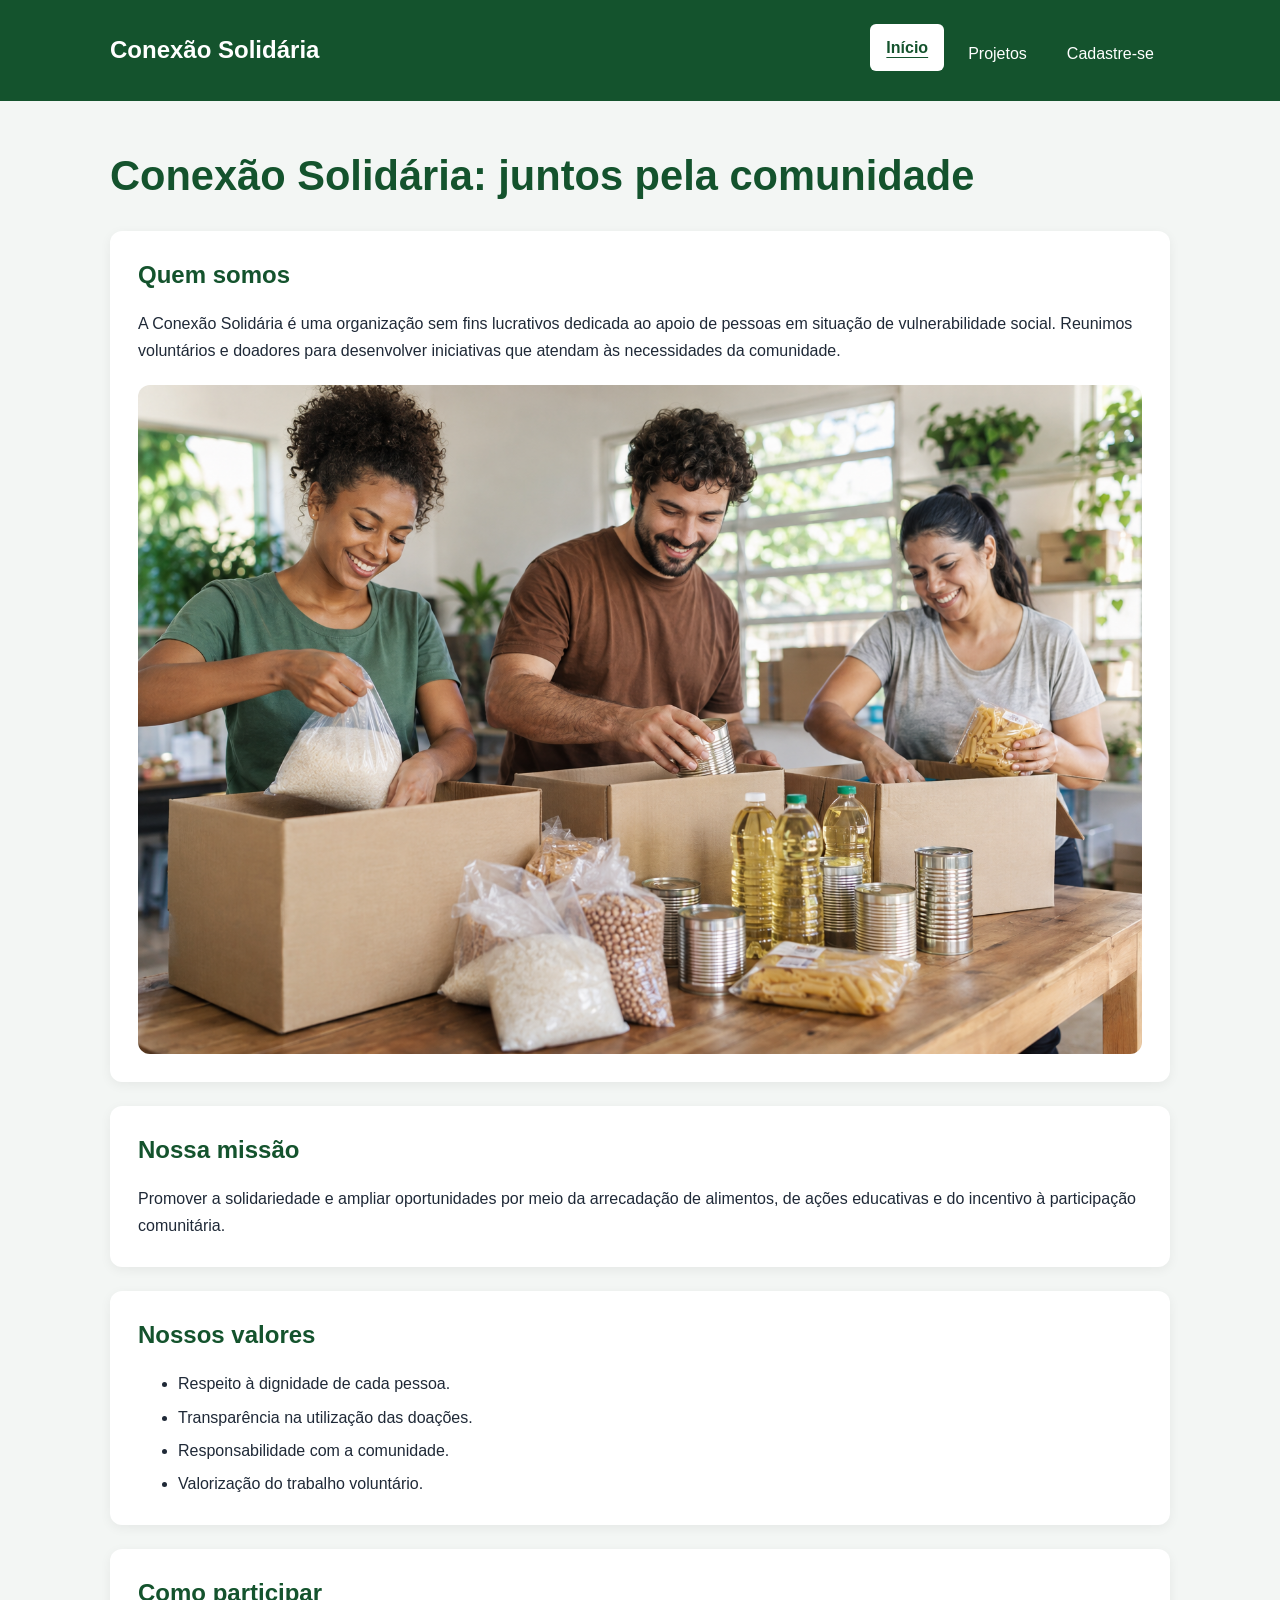
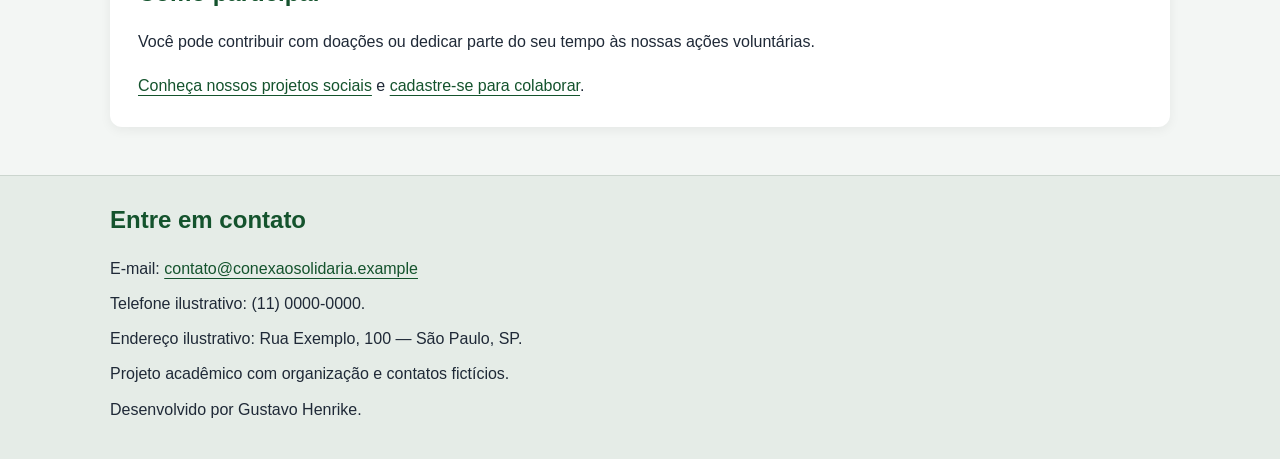
==== index.html @ 3702cf41 "Adiciona páginas, estilos, scripts e imagens" ====
<!DOCTYPE html>
<html lang="pt-BR">
<head>
  <meta charset="UTF-8">
  <meta name="viewport" content="width=device-width, initial-scale=1.0">
  <meta name="description"
    content="Conheça a Conexão Solidária e suas iniciativas de apoio à comunidade.">
  <title>Conexão Solidária | Início</title>
  <link rel="stylesheet" href="css/styles.css">
</head>

<body>
  <a class="pular-conteudo" href="#conteudo">Ir para o conteúdo</a>

  <header>
    <p class="nome-ong">Conexão Solidária</p>

    <nav aria-label="Navegação principal">
      <ul>
        <li><a href="index.html" aria-current="page">Início</a></li>
        <li><a href="projetos.html">Projetos</a></li>
        <li><a href="cadastro.html">Cadastre-se</a></li>
      </ul>
    </nav>
  </header>

  <main id="conteudo">
    <h1>Conexão Solidária: juntos pela comunidade</h1>

    <section aria-labelledby="quem-somos">
      <h2 id="quem-somos">Quem somos</h2>
      <p>
        A Conexão Solidária é uma organização sem fins lucrativos
        dedicada ao apoio de pessoas em situação de vulnerabilidade
        social. Reunimos voluntários e doadores para desenvolver
        iniciativas que atendam às necessidades da comunidade.
      </p>

      <picture>
        <source srcset="img/voluntarios.webp" type="image/webp">
        <img
          class="imagem-apresentacao"
          src="img/voluntarios.jpg"
          alt="Voluntários organizando alimentos em caixas para doação."
        >
      </picture>
    </section>

    <section aria-labelledby="missao">
      <h2 id="missao">Nossa missão</h2>
      <p>
        Promover a solidariedade e ampliar oportunidades por meio
        da arrecadação de alimentos, de ações educativas e do
        incentivo à participação comunitária.
      </p>
    </section>

    <section aria-labelledby="valores">
      <h2 id="valores">Nossos valores</h2>
      <ul>
        <li>Respeito à dignidade de cada pessoa.</li>
        <li>Transparência na utilização das doações.</li>
        <li>Responsabilidade com a comunidade.</li>
        <li>Valorização do trabalho voluntário.</li>
      </ul>
    </section>

    <section aria-labelledby="participacao">
      <h2 id="participacao">Como participar</h2>
      <p>
        Você pode contribuir com doações ou dedicar parte do seu
        tempo às nossas ações voluntárias.
      </p>
      <p>
        <a href="projetos.html">Conheça nossos projetos sociais</a>
        e <a href="cadastro.html">cadastre-se para colaborar</a>.
      </p>
    </section>
  </main>

  <footer>
    <h2>Entre em contato</h2>

    <address>
      <p>
        E-mail:
        <a href="mailto:contato@conexaosolidaria.example">
          contato@conexaosolidaria.example
        </a>
      </p>
      <p>Telefone ilustrativo: (11) 0000-0000.</p>
      <p>Endereço ilustrativo: Rua Exemplo, 100 — São Paulo, SP.</p>
    </address>

    <p>Projeto acadêmico com organização e contatos fictícios.</p>
    <p>Desenvolvido por Gustavo Henrike.</p>
  </footer>
</body>
</html>
---- css/styles.css ----
/* Cores e medidas compartilhadas */
:root {
  --cor-primaria: #166534;
  --cor-primaria-escura: #14532d;
  --cor-fundo: #f3f6f4;
  --cor-superficie: #ffffff;
  --cor-texto: #1f2937;
  --cor-secundaria: #4b5563;
  --cor-borda: #768579;
  --cor-foco: #1d4ed8;
  --raio: 12px;
}

/* Configurações gerais */
* {
  box-sizing: border-box;
}

body {
  margin: 0;
  font-family: Arial, Helvetica, sans-serif;
  font-size: 1rem;
  line-height: 1.7;
  color: var(--cor-texto);
  background-color: var(--cor-fundo);
}

h1,
h2,
h3 {
  line-height: 1.3;
}

h1 {
  margin-top: 0;
  font-size: clamp(1.8rem, 4vw, 2.6rem);
  color: var(--cor-primaria-escura);
}

h2 {
  font-size: 1.5rem;
  color: var(--cor-primaria-escura);
}

h3 {
  font-size: 1.2rem;
}

p,
li,
a {
  overflow-wrap: anywhere;
}

a {
  color: var(--cor-primaria-escura);
  text-underline-offset: 4px;
}

a:hover {
  text-decoration-thickness: 3px;
}

a:focus-visible,
button:focus-visible,
input:focus-visible,
select:focus-visible {
  outline: 3px solid var(--cor-foco);
  outline-offset: 4px;
}

/* Atalho acessível pelo teclado */
.pular-conteudo {
  position: absolute;
  top: 12px;
  left: 12px;
  z-index: 10;
  padding: 12px 18px;
  color: var(--cor-texto);
  background-color: var(--cor-superficie);
  border: 2px solid var(--cor-foco);
  border-radius: 6px;
  transform: translateY(-200%);
}

.pular-conteudo:focus {
  transform: translateY(0);
}

/* Cabeçalho e navegação */
header {
  padding: 24px max(20px, calc((100% - 1060px) / 2));
  color: #ffffff;
  background-color: var(--cor-primaria-escura);
}

.nome-ong {
  margin: 0;
  font-size: 1.5rem;
  font-weight: bold;
}

nav ul {
  display: flex;
  flex-wrap: wrap;
  gap: 8px;
  margin: 16px 0 0;
  padding: 0;
  list-style: none;
}

nav a {
  display: block;
  padding: 10px 16px;
  color: #ffffff;
  border-radius: 6px;
  text-decoration: none;
}

nav a:hover {
  color: var(--cor-primaria-escura);
  background-color: #dcfce7;
}

nav a[aria-current="page"] {
  color: var(--cor-primaria-escura);
  background-color: #ffffff;
  font-weight: bold;
  text-decoration: underline;
}

header a:focus-visible {
  outline-color: #ffffff;
}

/* Conteúdo das páginas */
main {
  width: min(100% - 32px, 1060px);
  margin: 32px auto;
}

section {
  margin-top: 24px;
  padding: 24px;
  background-color: var(--cor-superficie);
  border-radius: var(--raio);
  box-shadow: 0 3px 12px rgb(0 0 0 / 6%);
}

section > h2 {
  margin-top: 0;
}

section > :last-child {
  margin-bottom: 0;
}

li + li {
  margin-top: 6px;
}

/* Imagem institucional */
picture {
  display: block;
}

.imagem-apresentacao {
  display: block;
  max-width: 100%;
  height: auto;
  margin: 20px auto 0;
  border-radius: var(--raio);
}

/* Projetos sociais */
.lista-projetos {
  display: grid;
  gap: 20px;
}

.card {
  min-width: 0;
  padding: 20px;
  border: 1px solid #cbd5ce;
  border-top: 5px solid var(--cor-primaria);
  border-radius: 8px;
  background-color: #f8faf8;
}

.card h3 {
  margin-top: 0;
  color: var(--cor-primaria-escura);
}

.card p {
  margin-bottom: 0;
}

/* Links de ação e botão do formulário */
.botao {
  display: inline-block;
  max-width: 100%;
  padding: 12px 20px;
  border: 2px solid transparent;
  border-radius: 8px;
  font: inherit;
  font-weight: bold;
  text-align: center;
  text-decoration: none;
  color: #ffffff;
  background-color: var(--cor-primaria);
  cursor: pointer;
}

.botao:hover {
  background-color: var(--cor-primaria-escura);
  text-decoration: underline;
}

.botao:disabled {
  color: #ffffff;
  background-color: #4b5563;
  cursor: not-allowed;
}

/* Formulário */
#aviso-cadastro {
  padding: 16px;
  border-left: 5px solid var(--cor-primaria);
  background-color: #e5f3e9;
}

form {
  max-width: 760px;
  margin: 28px auto;
}

fieldset {
  min-width: 0;
  margin: 0 0 24px;
  padding: 20px;
  border: 1px solid var(--cor-borda);
  border-radius: var(--raio);
  background-color: var(--cor-superficie);
}

legend {
  max-width: 100%;
  padding: 0 8px;
  font-size: 1.15rem;
  font-weight: bold;
  color: var(--cor-primaria-escura);
}

.campo + .campo {
  margin-top: 20px;
}

label {
  display: block;
  margin-bottom: 6px;
  font-weight: bold;
}

.campo p {
  margin: 0 0 8px;
  font-size: 0.95rem;
  color: var(--cor-secundaria);
}

input,
select {
  display: block;
  width: 100%;
  min-width: 0;
  min-height: 48px;
  padding: 12px;
  border: 1px solid var(--cor-borda);
  border-radius: 6px;
  font: inherit;
  color: var(--cor-texto);
  background-color: var(--cor-superficie);
}

input::placeholder {
  color: #626b75;
  opacity: 1;
}

input:focus,
select:focus {
  border-color: var(--cor-foco);
}

#mensagem-cadastro:empty {
  display: none;
}

#mensagem-cadastro:not(:empty) {
  padding: 16px;
  border-left: 5px solid var(--cor-primaria);
  border-radius: 6px;
  color: var(--cor-primaria-escura);
  background-color: #dcfce7;
}

/* Rodapé */
footer {
  padding: 28px max(20px, calc((100% - 1060px) / 2));
  border-top: 1px solid #cbd5ce;
  background-color: #e5ece7;
}

footer h2 {
  margin-top: 0;
}

address {
  font-style: normal;
}

footer p {
  margin: 8px 0;
}

/* Adaptação para telas maiores */
@media (min-width: 768px) {
  header {
    display: flex;
    align-items: center;
    justify-content: space-between;
    gap: 24px;
  }

  nav ul {
    margin-top: 0;
  }

  .lista-projetos {
    grid-template-columns: repeat(3, minmax(0, 1fr));
  }

  main {
    margin-top: 48px;
    margin-bottom: 48px;
  }

  section,
  fieldset {
    padding: 28px;
  }
}
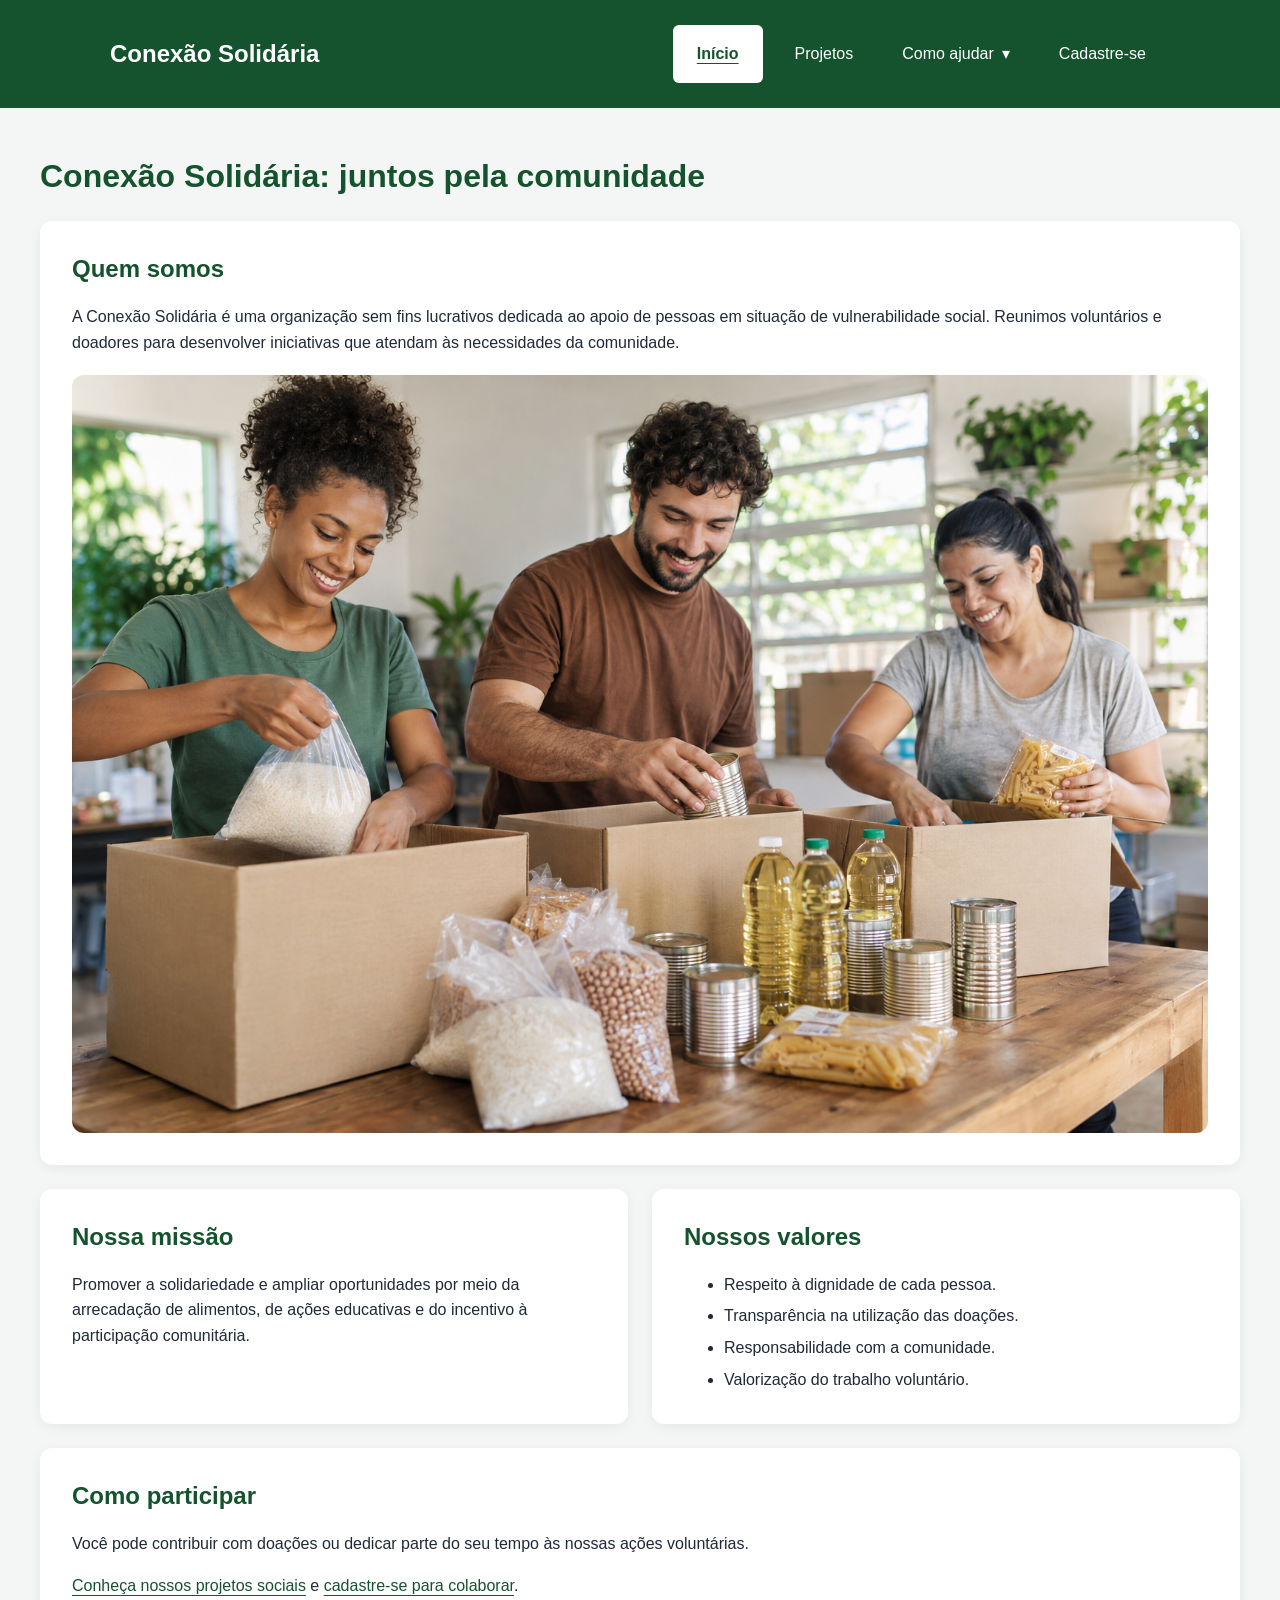
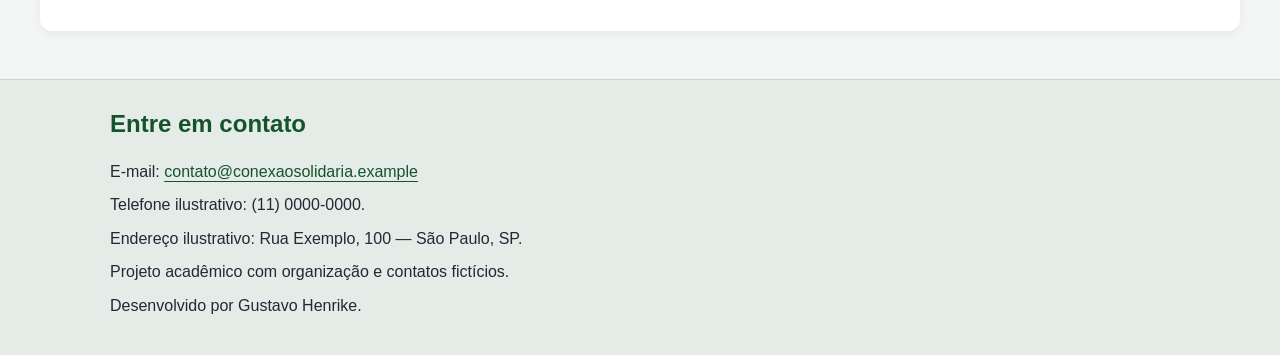
==== commit 42bfb3a7: "Adiciona estilos responsivos e componentes" ====
--- a/index.html
+++ b/index.html
@@ -7,6 +7,7 @@
     content="Conheça a Conexão Solidária e suas iniciativas de apoio à comunidade.">
   <title>Conexão Solidária | Início</title>
   <link rel="stylesheet" href="css/styles.css">
+  <script src="js/script.js" defer></script>
 </head>
 
 <body>
@@ -16,12 +17,50 @@
     <p class="nome-ong">Conexão Solidária</p>
 
     <nav aria-label="Navegação principal">
-      <ul>
-        <li><a href="index.html" aria-current="page">Início</a></li>
-        <li><a href="projetos.html">Projetos</a></li>
-        <li><a href="cadastro.html">Cadastre-se</a></li>
+  <button
+    class="menu-toggle"
+    type="button"
+    aria-controls="menu-principal"
+    aria-expanded="false"
+    hidden
+  >
+    <span aria-hidden="true">☰</span>
+    Menu
+  </button>
+
+  <ul id="menu-principal">
+    <li><a href="index.html" aria-current="page">Início</a></li>
+    <li><a href="projetos.html">Projetos</a></li>
+
+    <li class="menu-dropdown">
+      <button
+        class="submenu-toggle"
+        type="button"
+        aria-controls="submenu-ajudar"
+        aria-expanded="true"
+      >
+        Como ajudar
+        <span aria-hidden="true">▾</span>
+      </button>
+
+      <ul id="submenu-ajudar" class="submenu">
+        <li>
+          <a href="projetos.html#contribuicao">
+            Contribuição financeira
+          </a>
+        </li>
+        <li>
+          <a href="projetos.html#voluntariado">
+            Trabalho voluntário
+          </a>
+        </li>
       </ul>
-    </nav>
+    </li>
+
+    <li><a href="cadastro.html">Cadastre-se</a></li>
+  </ul>
+</nav>
+
   </header>
 
   <main id="conteudo">
--- a/css/styles.css
+++ b/css/styles.css
@@ -1,14 +1,39 @@
 /* Cores e medidas compartilhadas */
 :root {
+  /* Paleta de cores */
   --cor-primaria: #166534;
   --cor-primaria-escura: #14532d;
+  --cor-primaria-clara: #dcfce7;
+  --cor-destaque: #92400e;
   --cor-fundo: #f3f6f4;
   --cor-superficie: #ffffff;
   --cor-texto: #1f2937;
   --cor-secundaria: #4b5563;
   --cor-borda: #768579;
   --cor-foco: #1d4ed8;
+  --cor-erro: #b91c1c;
+
+  /* Família e escala tipográfica */
+  --fonte-principal: Arial, Helvetica, sans-serif;
+  --texto-pequeno: 0.875rem;
+  --texto-base: 1rem;
+  --titulo-pequeno: 1.25rem;
+  --titulo-medio: 1.5rem;
+  --titulo-grande: 2rem;
+  --altura-linha-texto: 1.6;
+  --altura-linha-titulo: 1.3;
+
+  /* Espaçamentos: múltiplos de 8 px na base padrão */
+  --espaco-1: 0.5rem;
+  --espaco-2: 1rem;
+  --espaco-3: 1.5rem;
+  --espaco-4: 2rem;
+  --espaco-5: 3rem;
+  --espaco-6: 4rem;
+
+  /* Acabamento dos componentes */
   --raio: 12px;
+  --sombra-suave: 0 3px 12px rgb(0 0 0 / 6%);
 }
 
 /* Configurações gerais */
@@ -349,4 +374,548 @@
   fieldset {
     padding: 28px;
   }
+}
+
+/* Aplicação das variáveis do Design System */
+body {
+  font-family: var(--fonte-principal);
+  font-size: var(--texto-base);
+  line-height: var(--altura-linha-texto);
+}
+
+h1,
+h2,
+h3 {
+  line-height: var(--altura-linha-titulo);
+}
+
+h1 {
+  font-size: var(--titulo-grande);
+}
+
+h2,
+.nome-ong {
+  font-size: var(--titulo-medio);
+}
+
+h3,
+legend {
+  font-size: var(--titulo-pequeno);
+}
+
+.campo p {
+  font-size: var(--texto-pequeno);
+}
+
+main {
+  margin-block: var(--espaco-5);
+}
+
+section,
+fieldset {
+  padding: var(--espaco-3);
+}
+
+section {
+  margin-top: var(--espaco-3);
+  box-shadow: var(--sombra-suave);
+}
+
+fieldset {
+  margin-bottom: var(--espaco-3);
+}
+
+.lista-projetos,
+header {
+  gap: var(--espaco-3);
+}
+
+.card {
+  padding: var(--espaco-3);
+}
+
+.campo + .campo {
+  margin-top: var(--espaco-3);
+}
+
+nav ul {
+  gap: var(--espaco-1);
+}
+
+nav a,
+.botao {
+  padding: var(--espaco-2) var(--espaco-3);
+}
+
+input,
+select {
+  padding: var(--espaco-2);
+}
+
+#aviso-cadastro,
+#mensagem-cadastro:not(:empty) {
+  padding: var(--espaco-2);
+  background-color: var(--cor-primaria-clara);
+}
+
+/* Grid principal: 12 colunas */
+main {
+  display: grid;
+  grid-template-columns: repeat(12, minmax(0, 1fr));
+  gap: var(--espaco-2);
+  width: calc(100% - 2rem);
+  max-width: 1200px;
+  margin-inline: auto;
+}
+
+/* Por padrão, cada bloco ocupa a largura completa */
+main > * {
+  grid-column: 1 / -1;
+  min-width: 0;
+  margin-block: 0;
+}
+
+/* Formulário centralizado dentro da área disponível */
+main > form {
+  width: 100%;
+  max-width: 760px;
+  justify-self: center;
+}
+
+/* Grid interno dos projetos */
+.lista-projetos {
+  display: grid;
+  grid-template-columns: repeat(12, minmax(0, 1fr));
+  gap: var(--espaco-2);
+}
+
+.lista-projetos > .card {
+  grid-column: span 12;
+}
+
+/* 1. Celulares maiores */
+@media (min-width: 480px) {
+  main {
+    gap: var(--espaco-3);
+  }
+}
+
+/* 2. Tablets pequenos */
+@media (min-width: 640px) {
+  main {
+    width: calc(100% - 3rem);
+  }
+
+  main > section,
+  main fieldset {
+    padding: var(--espaco-4);
+  }
+}
+
+/* 3. Tablets e telas intermediárias */
+@media (min-width: 768px) {
+  .lista-projetos > .card {
+    grid-column: span 6;
+  }
+
+  .lista-projetos > .card:last-child {
+    grid-column: 1 / -1;
+  }
+}
+
+/* 4. Notebooks e desktops */
+@media (min-width: 1024px) {
+  main > section[aria-labelledby="missao"],
+  main > section[aria-labelledby="valores"] {
+    grid-column: span 6;
+  }
+
+  .lista-projetos > .card {
+    grid-column: span 4;
+  }
+
+  .lista-projetos > .card:last-child {
+    grid-column: span 4;
+  }
+}
+
+/* 5. Telas amplas */
+@media (min-width: 1440px) {
+  main {
+    gap: var(--espaco-4);
+  }
+
+  .lista-projetos {
+    gap: var(--espaco-3);
+  }
+
+  main > section {
+    padding: var(--espaco-5);
+  }
+}
+
+/* Flexbox nos componentes internos */
+header {
+  display: flex;
+  flex-direction: column;
+  align-items: stretch;
+  gap: var(--espaco-2);
+}
+
+nav {
+  min-width: 0;
+}
+
+nav ul {
+  display: flex;
+  flex-wrap: wrap;
+  align-items: center;
+  justify-content: flex-start;
+  gap: var(--espaco-1);
+  margin: 0;
+}
+
+/* O gap controla o espaçamento entre os itens do menu */
+nav li + li {
+  margin-top: 0;
+}
+
+/* Grid posiciona os cartões; Flexbox organiza seu conteúdo */
+.card {
+  display: flex;
+  flex-direction: column;
+  align-items: stretch;
+  gap: var(--espaco-2);
+}
+
+.card > h3,
+.card > p {
+  margin: 0;
+}
+
+/* Reutiliza o breakpoint de 768px */
+@media (min-width: 768px) {
+  header {
+    flex-direction: row;
+    flex-wrap: wrap;
+    align-items: center;
+    justify-content: space-between;
+    gap: var(--espaco-3);
+  }
+}
+
+/* Navegação com submenu e botão mobile */
+.menu-toggle,
+.submenu-toggle {
+  display: inline-flex;
+  align-items: center;
+  justify-content: space-between;
+  gap: var(--espaco-1);
+  padding: var(--espaco-2);
+  border: 1px solid transparent;
+  border-radius: 6px;
+  font: inherit;
+  color: #ffffff;
+  background-color: transparent;
+  cursor: pointer;
+}
+
+.menu-toggle {
+  border-color: currentColor;
+}
+
+/* Respeita o estado oculto mesmo com display flex */
+.menu-toggle[hidden],
+#menu-principal[hidden],
+.submenu[hidden] {
+  display: none;
+}
+
+#menu-principal {
+  display: flex;
+  flex-direction: column;
+  align-items: stretch;
+  gap: var(--espaco-1);
+  margin-top: var(--espaco-2);
+}
+
+.menu-dropdown {
+  position: relative;
+}
+
+.submenu-toggle {
+  width: 100%;
+  text-align: left;
+}
+
+nav .submenu {
+  display: flex;
+  flex-direction: column;
+  align-items: stretch;
+  gap: var(--espaco-1);
+  margin: var(--espaco-1) 0 0;
+  padding: var(--espaco-1);
+  list-style: none;
+  border: 1px solid var(--cor-borda);
+  border-radius: 8px;
+  background-color: var(--cor-superficie);
+}
+
+nav .submenu a {
+  color: var(--cor-texto);
+}
+
+.menu-toggle,
+.submenu-toggle,
+nav a {
+  transition:
+    background-color 180ms ease,
+    color 180ms ease;
+}
+
+.menu-toggle:hover,
+.submenu-toggle:hover,
+.submenu-toggle[aria-expanded="true"] {
+  color: var(--cor-primaria-escura);
+  background-color: var(--cor-primaria-clara);
+}
+
+header button:focus-visible {
+  outline: 3px solid #ffffff;
+  outline-offset: 3px;
+}
+
+nav .submenu a:focus-visible {
+  outline-color: var(--cor-foco);
+}
+
+/* Navegação horizontal em telas maiores */
+@media (min-width: 768px) {
+  #menu-principal {
+    flex-direction: row;
+    flex-wrap: wrap;
+    align-items: center;
+    margin-top: 0;
+  }
+
+  .submenu-toggle {
+    width: auto;
+  }
+
+  nav .submenu {
+    position: absolute;
+    top: 100%;
+    right: 0;
+    z-index: 20;
+    width: 260px;
+    margin-top: 0;
+    box-shadow: var(--sombra-suave);
+  }
+}
+
+/* Respeita a preferência por menos movimento */
+@media (prefers-reduced-motion: reduce) {
+  .menu-toggle,
+  .submenu-toggle,
+  nav a {
+    transition: none;
+  }
+}
+
+/* Cartões: destaque visual sem indicar que são clicáveis */
+.card {
+  transition:
+    border-color 180ms ease,
+    box-shadow 180ms ease;
+}
+
+.card:hover,
+.card:focus-within {
+  border-color: var(--cor-primaria);
+  box-shadow: var(--sombra-suave);
+}
+
+/* Estados dos botões */
+.botao,
+.menu-toggle,
+.submenu-toggle {
+  transition:
+    background-color 180ms ease,
+    color 180ms ease,
+    box-shadow 180ms ease;
+}
+
+.botao:not(:disabled):hover {
+  background-color: var(--cor-primaria-escura);
+  box-shadow: 0 4px 12px rgb(0 0 0 / 18%);
+}
+
+.botao:focus-visible {
+  outline: 3px solid var(--cor-foco);
+  outline-offset: 4px;
+}
+
+.menu-toggle:focus-visible,
+.submenu-toggle:focus-visible {
+  outline: 3px solid #ffffff;
+  outline-offset: 4px;
+}
+
+.botao:not(:disabled):active {
+  background-color: var(--cor-primaria-escura);
+  box-shadow: inset 0 2px 5px rgb(0 0 0 / 30%);
+}
+
+.menu-toggle:not(:disabled):active,
+.submenu-toggle:not(:disabled):active {
+  color: var(--cor-primaria-escura);
+  background-color: var(--cor-primaria-clara);
+  box-shadow: inset 0 2px 5px rgb(0 0 0 / 25%);
+}
+
+.botao:disabled,
+.menu-toggle:disabled,
+.submenu-toggle:disabled {
+  color: #ffffff;
+  background-color: var(--cor-secundaria);
+  opacity: 1;
+  box-shadow: none;
+  text-decoration: none;
+  cursor: not-allowed;
+}
+
+/* Feedback após interação ou tentativa de envio */
+.campo input,
+.campo select {
+  transition:
+    border-color 180ms ease,
+    background-color 180ms ease;
+}
+
+.campo .foi-interagido:valid {
+  border: 2px solid var(--cor-primaria);
+  background-color: #f0fdf4;
+}
+
+.campo .foi-interagido:invalid {
+  border: 2px solid var(--cor-erro);
+  background-color: #fef2f2;
+}
+
+.campo .mensagem-campo {
+  margin-top: var(--espaco-1);
+  font-size: var(--texto-pequeno);
+}
+
+.campo .mensagem-campo[data-estado="erro"] {
+  color: var(--cor-erro);
+}
+
+.campo .mensagem-campo[data-estado="sucesso"] {
+  color: var(--cor-primaria-escura);
+}
+
+/* Mantém o foco identificável mesmo em campos inválidos */
+.campo input:focus-visible,
+.campo select:focus-visible {
+  outline: 3px solid var(--cor-foco);
+  outline-offset: 4px;
+}
+
+@media (prefers-reduced-motion: reduce) {
+  .card,
+  .botao,
+  .menu-toggle,
+  .submenu-toggle,
+  .campo input,
+  .campo select {
+    transition: none;
+  }
+}
+
+/* Etiquetas dos projetos */
+.badge {
+  display: inline-flex;
+  align-items: center;
+  align-self: flex-start;
+  max-width: 100%;
+  padding: var(--espaco-1) var(--espaco-2);
+  border-radius: 999px;
+  font-size: var(--texto-pequeno);
+  font-weight: bold;
+  line-height: 1.4;
+  color: var(--cor-primaria-escura);
+  background-color: var(--cor-primaria-clara);
+}
+
+.badge--educacao {
+  color: #1e3a8a;
+  background-color: #dbeafe;
+}
+
+.badge--comunidade {
+  color: var(--cor-destaque);
+  background-color: #fef3c7;
+}
+
+/* Alerta informativo existente */
+#aviso-cadastro {
+  padding: var(--espaco-2);
+  border: 1px solid var(--cor-primaria);
+  border-left-width: 5px;
+  border-radius: var(--raio);
+  color: var(--cor-primaria-escura);
+  background-color: var(--cor-primaria-clara);
+}
+
+/* Alerta de sucesso existente */
+#mensagem-cadastro:not(:empty) {
+  padding: var(--espaco-3);
+  border: 2px solid var(--cor-primaria);
+  border-radius: var(--raio);
+  color: var(--cor-primaria-escura);
+  background-color: var(--cor-primaria-clara);
+  font-weight: bold;
+}
+
+/* Botão para informações complementares */
+.botao--secundario {
+  justify-self: start;
+  color: var(--cor-primaria-escura);
+  background-color: var(--cor-superficie);
+  border-color: var(--cor-primaria);
+}
+
+.botao--secundario:not(:disabled):hover,
+.botao--secundario:not(:disabled):active {
+  color: var(--cor-primaria-escura);
+  background-color: var(--cor-primaria-clara);
+}
+
+/* Modal */
+.modal {
+  width: min(560px, calc(100% - 2rem));
+  max-height: calc(100dvh - 2rem);
+  margin: auto;
+  padding: var(--espaco-3);
+  overflow-y: auto;
+  border: 2px solid var(--cor-primaria);
+  border-radius: var(--raio);
+  color: var(--cor-texto);
+  background-color: var(--cor-superficie);
+  box-shadow: 0 16px 48px rgb(0 0 0 / 25%);
+}
+
+.modal::backdrop {
+  background-color: rgb(0 0 0 / 60%);
+}
+
+.modal h2 {
+  margin-top: 0;
+}
+
+.modal__acoes {
+  display: flex;
+  justify-content: flex-end;
+  margin: var(--espaco-3) 0 0;
 }
